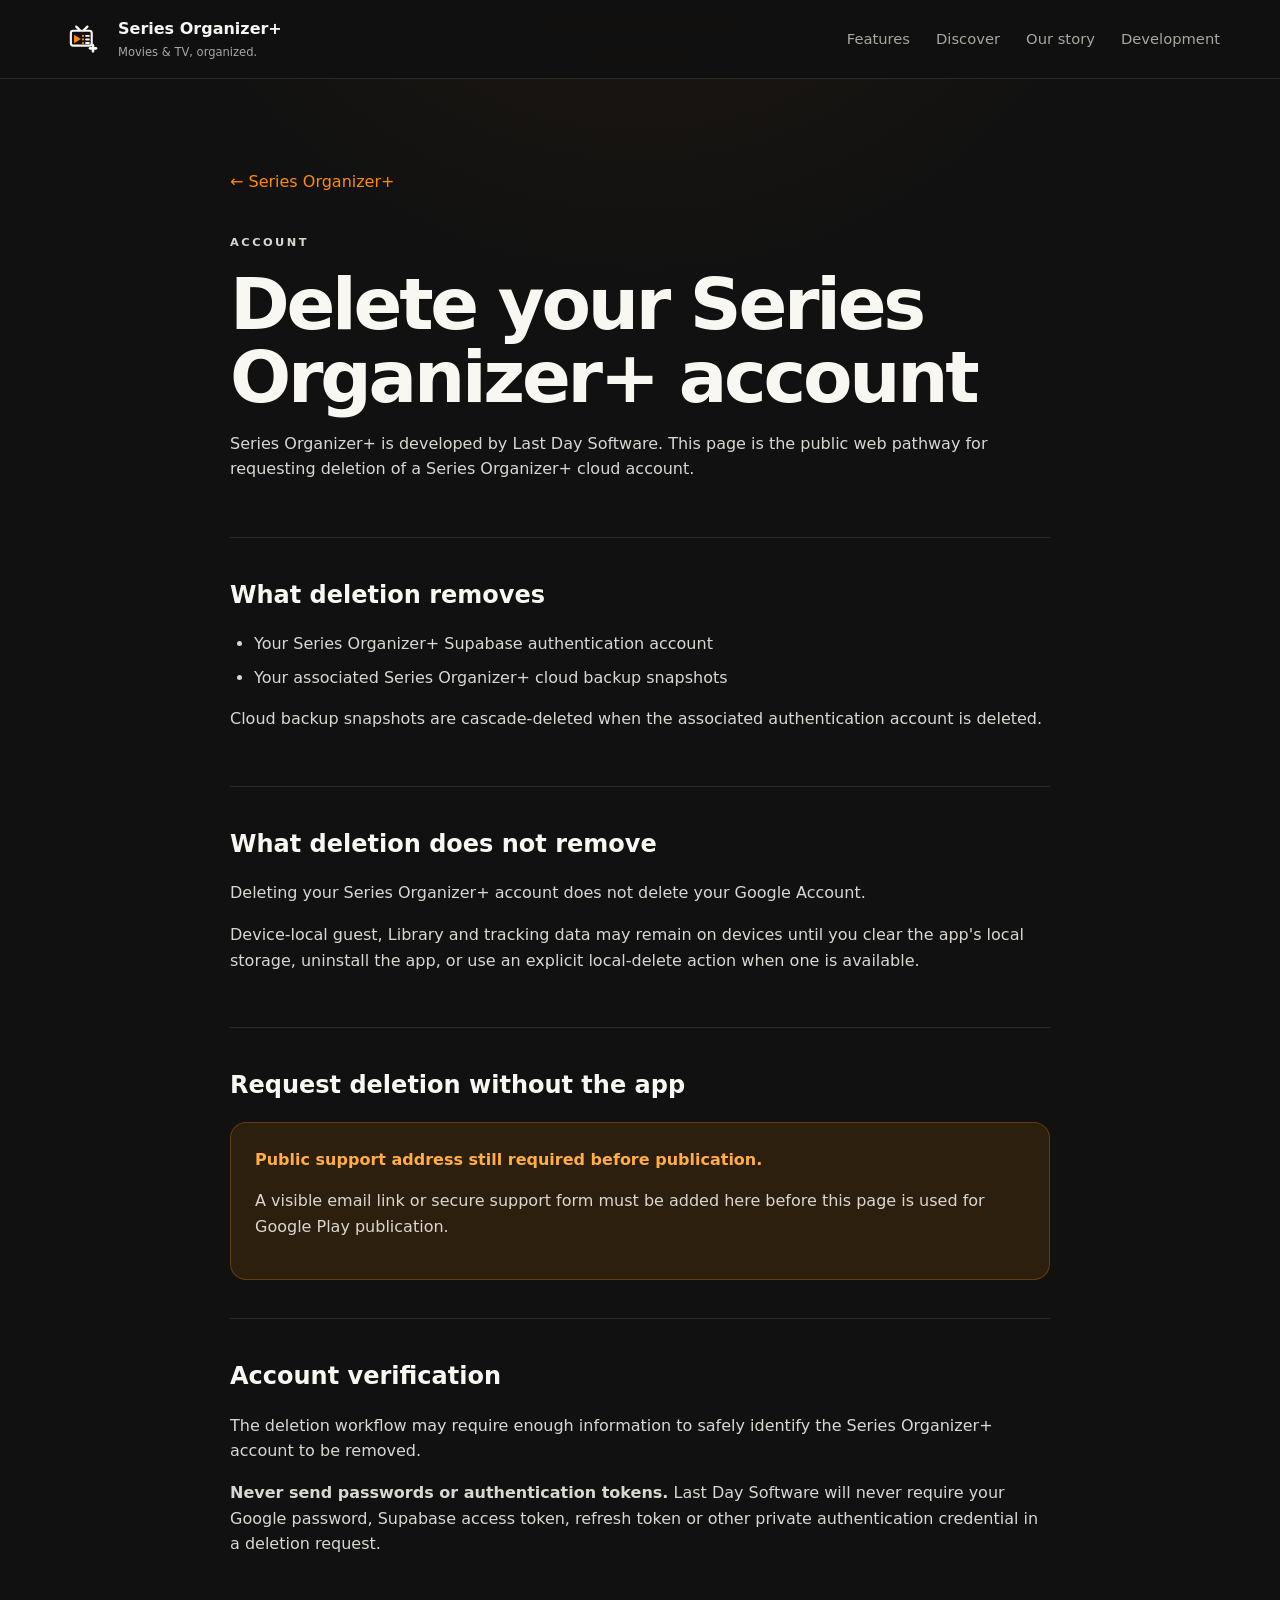
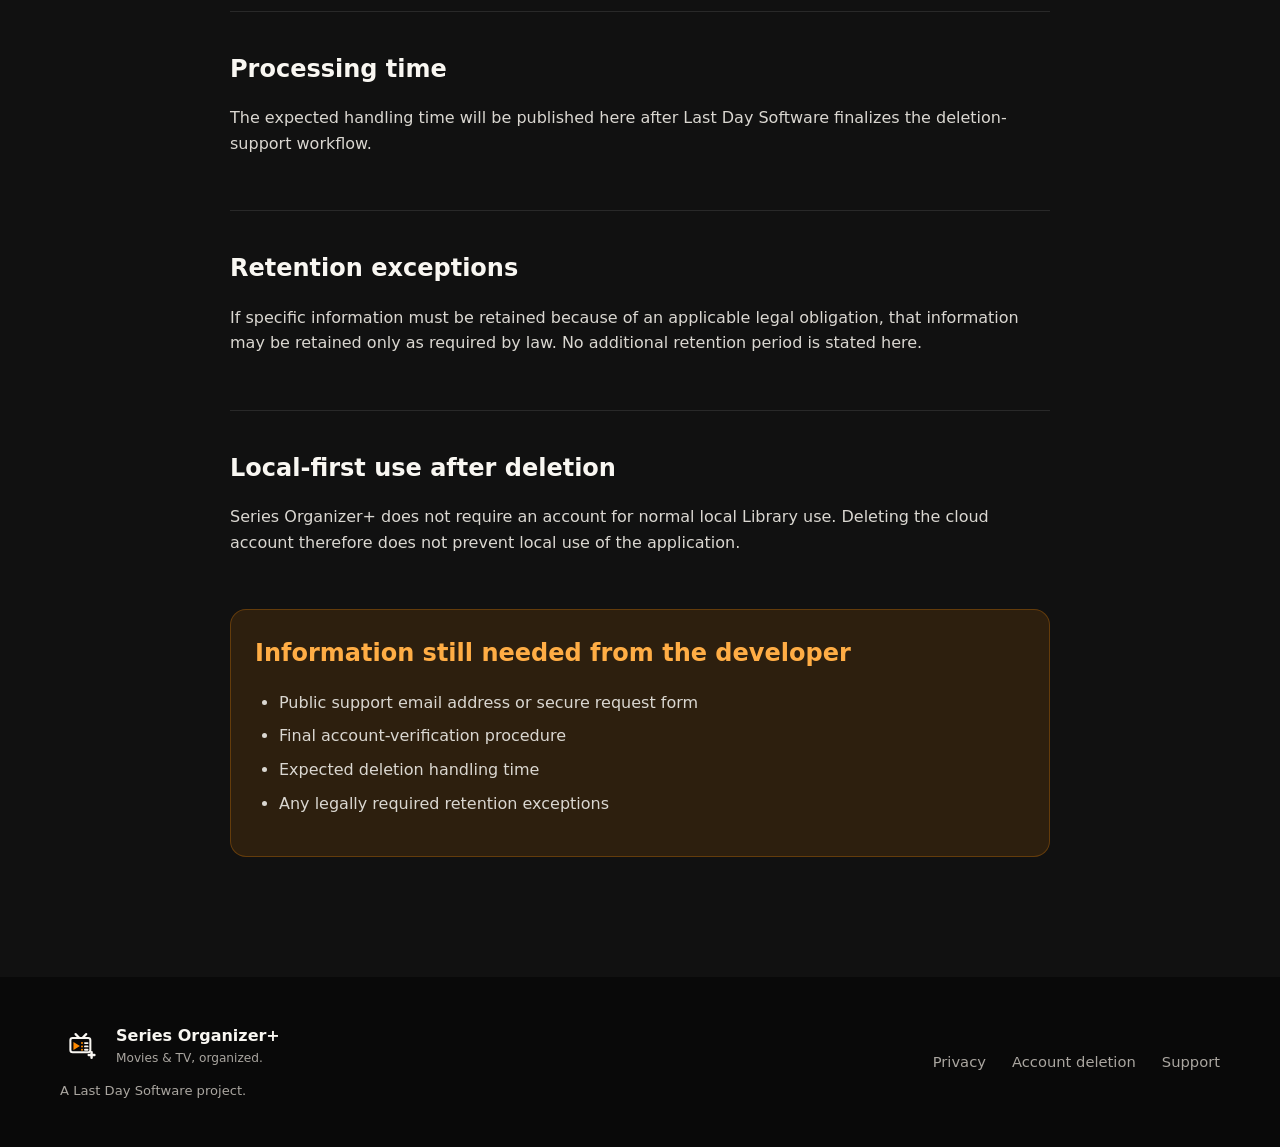
==== account-deletion.html @ 07ddefbe "Update Series Organizer+ website" ====
<!doctype html>
<html lang="en">
<head>
  <meta charset="UTF-8" />
<meta name="viewport" content="width=device-width, initial-scale=1.0" />
<meta name="theme-color" content="#111111" />
<link rel="icon" type="image/svg+xml" href="assets/brand/icon_master.svg" />
<link rel="alternate icon" type="image/png" href="assets/brand/icon_play_store_512.png" />
<link rel="stylesheet" href="styles.css" />
  <title>Account Deletion — Series Organizer+</title>
  <meta name="description" content="How to request deletion of a Series Organizer+ cloud account and cloud backups." />
</head>
<body>
  <header class="site-header">
  <div class="container header-inner">
    <a class="brand" href="index.html" aria-label="Series Organizer+ home">
      <img class="brand-icon" src="assets/brand/series-organizer-plus-mark-dark.svg" alt="" />
      <div class="brand-text">
        <strong>Series Organizer+</strong>
        <small>Movies &amp; TV, organized.</small>
      </div>
    </a>
    <nav class="main-nav" aria-label="Main navigation">
      <a href="index.html#features">Features</a>
      <a href="index.html#discover">Discover</a>
      <a href="index.html#legacy">Our story</a>
      <a href="index.html#development">Development</a>
    </nav>
  </div>
</header>

  <main class="policy-page">
    <div class="container policy-container">
      <a class="policy-back" href="index.html">← Series Organizer+</a>
      <p class="section-label">ACCOUNT</p>
      <h1>Delete your Series Organizer+ account</h1>

      <p>
        Series Organizer+ is developed by Last Day Software. This page is the public web
        pathway for requesting deletion of a Series Organizer+ cloud account.
      </p>

      <section>
        <h2>What deletion removes</h2>
        <ul>
          <li>Your Series Organizer+ Supabase authentication account</li>
          <li>Your associated Series Organizer+ cloud backup snapshots</li>
        </ul>
        <p>
          Cloud backup snapshots are cascade-deleted when the associated authentication
          account is deleted.
        </p>
      </section>

      <section>
        <h2>What deletion does not remove</h2>
        <p>
          Deleting your Series Organizer+ account does not delete your Google Account.
        </p>
        <p>
          Device-local guest, Library and tracking data may remain on devices until you
          clear the app's local storage, uninstall the app, or use an explicit local-delete
          action when one is available.
        </p>
      </section>

      <section>
        <h2>Request deletion without the app</h2>
        <div class="policy-warning">
          <strong>Public support address still required before publication.</strong>
          <p>
            A visible email link or secure support form must be added here before this page
            is used for Google Play publication.
          </p>
        </div>
      </section>

      <section>
        <h2>Account verification</h2>
        <p>
          The deletion workflow may require enough information to safely identify the
          Series Organizer+ account to be removed.
        </p>
        <p>
          <strong>Never send passwords or authentication tokens.</strong>
          Last Day Software will never require your Google password, Supabase access token,
          refresh token or other private authentication credential in a deletion request.
        </p>
      </section>

      <section>
        <h2>Processing time</h2>
        <p>
          The expected handling time will be published here after Last Day Software
          finalizes the deletion-support workflow.
        </p>
      </section>

      <section>
        <h2>Retention exceptions</h2>
        <p>
          If specific information must be retained because of an applicable legal obligation,
          that information may be retained only as required by law. No additional retention
          period is stated here.
        </p>
      </section>

      <section>
        <h2>Local-first use after deletion</h2>
        <p>
          Series Organizer+ does not require an account for normal local Library use.
          Deleting the cloud account therefore does not prevent local use of the application.
        </p>
      </section>

      <section class="policy-needed">
        <h2>Information still needed from the developer</h2>
        <ul>
          <li>Public support email address or secure request form</li>
          <li>Final account-verification procedure</li>
          <li>Expected deletion handling time</li>
          <li>Any legally required retention exceptions</li>
        </ul>
      </section>
    </div>
  </main>

  <footer>
  <div class="container footer-inner">
    <div class="footer-brand">
      <div class="footer-brand-row">
        <img src="assets/brand/series-organizer-plus-mark-dark.svg" alt="" />
        <div>
          <strong>Series Organizer+</strong>
          <small>Movies &amp; TV, organized.</small>
        </div>
      </div>
      <p>A Last Day Software project.</p>
    </div>

    <nav class="footer-links" aria-label="Footer navigation">
      <a href="privacy.html">Privacy</a>
      <a href="account-deletion.html">Account deletion</a>
      <a href="support.html">Support</a>
    </nav>
  </div>
</footer>
</body>
</html>
---- styles.css ----
:root {
  --bg: #111111;
  --bg-soft: #171717;
  --surface: #1e1e1e;
  --surface-2: #272727;
  --surface-3: #333333;

  --text: #f9f7f2;
  --text-soft: #dad7d1;
  --muted: #aaa6a0;

  --orange: #ff8a00;
  --orange-light: #ffad45;
  --orange-soft: rgba(255, 138, 0, 0.12);

  --slate: #6b6b6b;
  --green: #76b947;

  --border: rgba(255, 255, 255, 0.10);
  --border-strong: rgba(255, 255, 255, 0.16);

  --max: 1160px;
  --radius-small: 12px;
  --radius: 20px;
  --radius-large: 30px;
}

* {
  box-sizing: border-box;
}

html {
  scroll-behavior: smooth;
}

body {
  margin: 0;
  background:
    radial-gradient(circle at 50% -240px, rgba(255, 138, 0, 0.075), transparent 540px),
    var(--bg);
  color: var(--text);
  font-family: Inter, system-ui, -apple-system, BlinkMacSystemFont, "Segoe UI", sans-serif;
  line-height: 1.6;
}

img {
  max-width: 100%;
}

a {
  color: inherit;
  text-decoration: none;
}

a:focus-visible {
  outline: 2px solid var(--orange);
  outline-offset: 4px;
  border-radius: 4px;
}

.container {
  width: min(calc(100% - 40px), var(--max));
  margin: 0 auto;
}

.narrow {
  max-width: 780px;
}

.visually-hidden {
  position: absolute;
  width: 1px;
  height: 1px;
  margin: -1px;
  padding: 0;
  overflow: hidden;
  clip: rect(0, 0, 0, 0);
  white-space: nowrap;
  border: 0;
}

/* Header */

.site-header {
  position: sticky;
  top: 0;
  z-index: 100;
  background: rgba(17, 17, 17, 0.88);
  border-bottom: 1px solid var(--border);
  backdrop-filter: blur(18px);
}

.header-inner {
  min-height: 78px;
  display: flex;
  align-items: center;
  justify-content: space-between;
  gap: 30px;
}

.brand {
  display: flex;
  align-items: center;
  gap: 12px;
}

.brand-icon {
  width: 46px;
  height: 46px;
  object-fit: contain;
  flex: 0 0 auto;
}

.brand-text strong,
.brand-text small {
  display: block;
}

.brand-text strong {
  font-size: 1rem;
  color: var(--text);
}

.brand-text small {
  margin-top: 1px;
  font-size: 0.72rem;
  color: var(--muted);
}

.main-nav,
.footer-links {
  display: flex;
  align-items: center;
  gap: 26px;
  flex-wrap: wrap;
}

.main-nav a,
.footer-links a {
  color: var(--muted);
  font-size: 0.92rem;
  transition: color 150ms ease;
}

.main-nav a:hover,
.footer-links a:hover,
.main-nav a:focus-visible,
.footer-links a:focus-visible {
  color: var(--orange);
}

/* Hero */

.hero {
  position: relative;
  min-height: 720px;
  display: flex;
  align-items: center;
  overflow: hidden;
  border-bottom: 1px solid var(--border);
}

.hero::before {
  content: "";
  position: absolute;
  width: 840px;
  height: 840px;
  left: 50%;
  top: 40%;
  transform: translate(-50%, -50%);
  background:
    radial-gradient(circle, rgba(255, 138, 0, 0.12), rgba(255, 138, 0, 0.025) 43%, transparent 70%);
  pointer-events: none;
}

.hero-content {
  position: relative;
  z-index: 2;
  padding: 112px 0;
  text-align: center;
}

.eyebrow,
.section-label,
.history-version {
  display: block;
  margin: 0 0 17px;
  color: var(--orange);
  font-size: 0.71rem;
  font-weight: 800;
  letter-spacing: 0.22em;
  text-transform: uppercase;
}

.hero-logo {
  display: block;
  width: min(780px, 94%);
  max-height: 280px;
  margin: 0 auto;
  object-fit: contain;
}

.hero-description {
  max-width: 690px;
  margin: 30px auto 0;
  color: var(--muted);
  font-size: 1.06rem;
}

.status-pill {
  width: max-content;
  margin: 34px auto 0;
  padding: 9px 16px;
  display: flex;
  align-items: center;
  gap: 9px;
  border: 1px solid var(--border);
  border-radius: 999px;
  background: rgba(30, 30, 30, 0.84);
  color: var(--text-soft);
  font-size: 0.9rem;
}

.status-dot {
  width: 8px;
  height: 8px;
  border-radius: 50%;
  background: var(--green);
  box-shadow: 0 0 12px rgba(118, 185, 71, 0.7);
}

.hero-actions {
  margin-top: 36px;
  display: flex;
  justify-content: center;
  gap: 12px;
  flex-wrap: wrap;
}

.button {
  padding: 12px 20px;
  border: 1px solid var(--border);
  border-radius: 999px;
  font-size: 0.92rem;
  transition: transform 150ms ease, border-color 150ms ease, background 150ms ease;
}

.button:hover {
  transform: translateY(-2px);
}

.button-primary {
  background: var(--orange);
  border-color: var(--orange);
  color: #111;
  font-weight: 750;
}

.button-primary:hover {
  background: var(--orange-light);
}

.button-secondary {
  background: var(--surface);
}

.button-secondary:hover {
  border-color: rgba(255, 138, 0, 0.55);
}

/* Sections */

.section {
  padding: 110px 0;
  border-bottom: 1px solid var(--border);
}

.alternate-section {
  background: rgba(255, 255, 255, 0.012);
}

.section h2 {
  margin: 0 0 22px;
  font-size: clamp(2.15rem, 5vw, 3.7rem);
  line-height: 1.07;
  letter-spacing: -0.045em;
}

.section p {
  color: var(--muted);
}

.section-heading {
  max-width: 700px;
  margin-bottom: 58px;
}

.intro {
  text-align: center;
}

.intro .lead {
  color: var(--text-soft);
  font-size: clamp(1.2rem, 2.5vw, 1.55rem);
}

.product-layout {
  display: grid;
  grid-template-columns: minmax(0, 1fr) minmax(300px, 390px);
  align-items: center;
  gap: 90px;
}

.product-layout.reverse {
  grid-template-columns: minmax(300px, 390px) minmax(0, 1fr);
}

.product-layout.reverse .product-copy {
  order: 2;
}

.product-layout.reverse .phone {
  order: 1;
}

.product-copy > p {
  max-width: 580px;
  font-size: 1.04rem;
}

.feature-list {
  margin: 30px 0 0;
  padding: 0;
  list-style: none;
}

.feature-list li {
  position: relative;
  margin: 13px 0;
  padding-left: 28px;
  color: var(--text-soft);
}

.feature-list li::before {
  content: "";
  position: absolute;
  left: 0;
  top: 0.68em;
  width: 9px;
  height: 9px;
  transform: translateY(-50%);
  border-radius: 50%;
  background: var(--orange);
}

/* Product screenshots */

.phone {
  position: relative;
  width: min(100%, 350px);
  margin: 0 auto;
  padding: 8px;
  border: 1px solid var(--border-strong);
  border-radius: 30px;
  background: linear-gradient(145deg, #353535, #191919);
  box-shadow: 0 35px 90px rgba(0, 0, 0, 0.42);
}

.phone::before {
  content: "";
  position: absolute;
  inset: 16% -24% -14%;
  z-index: -1;
  background: radial-gradient(circle, rgba(255, 138, 0, 0.11), transparent 65%);
  filter: blur(38px);
}

.phone img {
  width: 100%;
  display: block;
  border-radius: 23px;
}

/* Feature cards */

.bento {
  display: grid;
  grid-template-columns: repeat(2, 1fr);
  gap: 18px;
}

.bento-card {
  min-height: 235px;
  padding: 30px;
  border: 1px solid var(--border);
  border-radius: var(--radius);
  background: linear-gradient(145deg, var(--surface-2), var(--surface));
}

.bento-card.large {
  grid-column: span 2;
}

.feature-icon {
  width: 44px;
  height: 44px;
  display: grid;
  place-items: center;
  margin-bottom: 24px;
  border: 1px solid var(--border);
  border-radius: 50%;
  background: var(--bg-soft);
  color: var(--orange);
  font-weight: 800;
}

.bento-card h3 {
  margin: 0 0 8px;
  font-size: 1.3rem;
}

.bento-card p {
  margin: 0;
}

/* Showcase */

.showcase-grid {
  display: grid;
  grid-template-columns: repeat(2, 1fr);
  gap: 22px;
}

.showcase-card {
  padding: 20px;
  border: 1px solid var(--border);
  border-radius: var(--radius-large);
  background: var(--surface);
}

.showcase-image {
  height: 500px;
  overflow: hidden;
  border-radius: 22px;
  background: #080808;
}

.showcase-image img {
  width: 100%;
  height: 100%;
  object-fit: cover;
  object-position: top;
}

.showcase-card h3 {
  margin: 22px 5px 7px;
  font-size: 1.3rem;
}

.showcase-card p {
  margin: 0 5px 6px;
}

/* Data */

.cloud-section {
  background: linear-gradient(180deg, rgba(255, 138, 0, 0.035), transparent);
}

.data-grid {
  display: grid;
  grid-template-columns: minmax(0, 1fr) minmax(280px, 0.8fr);
  gap: 55px;
  align-items: center;
}

.data-card {
  padding: 30px;
  border: 1px solid rgba(255, 138, 0, 0.24);
  border-radius: var(--radius);
  background: var(--orange-soft);
}

.data-card strong {
  display: block;
  margin-bottom: 8px;
  color: var(--orange-light);
}

.data-card p {
  margin: 0;
  color: var(--text-soft);
}

/* History */

.history-section {
  background: #0d0d0d;
}

.history-intro {
  max-width: 780px;
  margin-bottom: 45px;
}

.history-quote {
  margin: 35px 0;
  padding-left: 23px;
  border-left: 3px solid var(--orange);
  color: var(--text-soft);
  font-size: 1.25rem;
  font-style: italic;
}

.history-evolution {
  margin-top: 65px;
}

.history-generation {
  display: grid;
  grid-template-columns: minmax(260px, 0.8fr) minmax(0, 1.45fr);
  gap: 60px;
  align-items: center;
  padding: 72px 0;
  border-top: 1px solid var(--border);
}

.history-generation-reverse {
  grid-template-columns: minmax(0, 1.45fr) minmax(260px, 0.8fr);
}

.history-generation-reverse .history-copy {
  order: 2;
}

.history-generation-reverse .history-screenshot {
  order: 1;
}

.history-copy h3 {
  margin: 0 0 18px;
  font-size: clamp(1.7rem, 3vw, 2.4rem);
  line-height: 1.1;
}

.history-copy p {
  margin: 0 0 15px;
}

.history-emphasis {
  color: var(--text) !important;
  font-size: 1.15rem;
  font-weight: 700;
}

.history-screenshot {
  margin: 0;
}

.history-window {
  position: relative;
  padding: 7px;
  overflow: hidden;
  border: 1px solid var(--border-strong);
  border-radius: 12px;
  background: #1c1c1c;
  box-shadow: 0 28px 70px rgba(0, 0, 0, 0.42);
}

.history-window::before {
  content: "ARCHIVE";
  position: absolute;
  z-index: 2;
  top: 17px;
  left: 17px;
  padding: 5px 9px;
  border-radius: 5px;
  background: rgba(0, 0, 0, 0.76);
  color: var(--orange);
  font-size: 0.62rem;
  font-weight: 800;
  letter-spacing: 0.13em;
}

.history-window img {
  width: 100%;
  display: block;
  border-radius: 6px;
}

.history-screenshot figcaption,
.then-now figcaption {
  margin-top: 10px;
  color: var(--muted);
  font-size: 0.78rem;
  text-align: center;
}

/* Then / now */

.then-now {
  margin-top: 110px;
  padding: 60px;
  border: 1px solid rgba(255, 138, 0, 0.18);
  border-radius: var(--radius-large);
  background: linear-gradient(145deg, rgba(255, 138, 0, 0.055), var(--surface));
}

.then-now-heading {
  margin-bottom: 45px;
  text-align: center;
}

.then-now-heading h3 {
  margin: 0;
  font-size: clamp(2rem, 4vw, 3rem);
}

.then-now-grid {
  display: grid;
  grid-template-columns: minmax(0, 1.5fr) auto minmax(180px, 0.58fr);
  gap: 32px;
  align-items: center;
}

.then-now-grid figure {
  margin: 0;
}

.then-now-arrow {
  color: var(--orange);
  font-size: 2rem;
  font-weight: 700;
}

.current-phone {
  max-width: 250px;
  margin: 0 auto;
  padding: 6px;
  border: 1px solid var(--border-strong);
  border-radius: 25px;
  background: linear-gradient(145deg, #363636, #191919);
  box-shadow: 0 25px 65px rgba(0, 0, 0, 0.45);
}

.current-phone img {
  display: block;
  width: 100%;
  border-radius: 19px;
}

.then-now-copy {
  max-width: 650px;
  margin: 45px auto 0;
  text-align: center;
  font-size: 1.05rem;
}

/* Development */

.development {
  text-align: center;
}

.development-grid {
  display: grid;
  grid-template-columns: repeat(3, 1fr);
  gap: 15px;
  margin-top: 45px;
  text-align: left;
}

.development-card {
  padding: 24px;
  border: 1px solid var(--border);
  border-radius: var(--radius-small);
  background: var(--surface);
}

.development-card strong {
  display: block;
  margin-bottom: 7px;
  color: var(--orange);
}

.development-card span {
  color: var(--muted);
  font-size: 0.92rem;
}

/* Policy / support pages */

.policy-page {
  min-height: 70vh;
  padding: 90px 0 120px;
}

.policy-container {
  max-width: 820px;
}

.policy-back {
  display: inline-block;
  margin-bottom: 38px;
  color: var(--muted);
}

.policy-back:hover,
.policy-back:focus-visible {
  color: var(--orange);
}

.policy-page h1 {
  margin: 0 0 12px;
  color: var(--text);
  font-size: clamp(2.5rem, 6vw, 4.5rem);
  line-height: 1.02;
  letter-spacing: -0.045em;
}

.policy-updated {
  margin-bottom: 55px;
  color: var(--muted);
}

.policy-page section {
  padding: 38px 0;
  border-top: 1px solid var(--border);
}

.policy-page section:first-of-type {
  margin-top: 55px;
}

.policy-page h2 {
  margin: 0 0 17px;
  color: var(--text);
  font-size: 1.5rem;
}

.policy-page p,
.policy-page li {
  color: var(--text-soft);
}

.policy-page ul {
  padding-left: 24px;
}

.policy-page li {
  margin: 8px 0;
}

.policy-page a {
  color: var(--orange);
}

.policy-page a:hover {
  text-decoration: underline;
}

.policy-note,
.policy-warning,
.policy-needed {
  padding: 24px !important;
  border: 1px solid rgba(255, 138, 0, 0.26) !important;
  border-radius: 16px;
  background: var(--orange-soft);
}

.policy-warning strong,
.policy-needed h2 {
  color: var(--orange-light);
}

/* Footer */

footer {
  padding: 46px 0;
  background: #090909;
}

.footer-inner {
  display: flex;
  justify-content: space-between;
  align-items: center;
  gap: 30px;
}

.footer-brand-row {
  display: flex;
  align-items: center;
  gap: 12px;
}

.footer-brand-row img {
  width: 44px;
  height: 44px;
  object-fit: contain;
}

.footer-brand-row strong,
.footer-brand-row small {
  display: block;
}

.footer-brand-row small {
  color: var(--muted);
  font-size: 0.76rem;
}

.footer-brand > p {
  margin: 12px 0 0;
  color: var(--muted);
  font-size: 0.82rem;
}

/* Responsive */

@media (max-width: 850px) {
  .main-nav {
    display: none;
  }

  .hero {
    min-height: 620px;
  }

  .hero-content {
    padding: 84px 0;
  }

  .section {
    padding: 82px 0;
  }

  .product-layout,
  .product-layout.reverse,
  .data-grid {
    grid-template-columns: 1fr;
    gap: 48px;
  }

  .product-layout.reverse .product-copy,
  .product-layout.reverse .phone {
    order: initial;
  }

  .history-generation,
  .history-generation-reverse {
    grid-template-columns: 1fr;
    gap: 35px;
  }

  .history-generation-reverse .history-copy,
  .history-generation-reverse .history-screenshot {
    order: initial;
  }

  .showcase-grid {
    grid-template-columns: 1fr;
  }

  .development-grid {
    grid-template-columns: 1fr;
  }

  .then-now {
    padding: 35px 22px;
  }

  .then-now-grid {
    grid-template-columns: 1fr;
  }

  .then-now-arrow {
    transform: rotate(90deg);
    text-align: center;
  }

  .footer-inner {
    align-items: flex-start;
    flex-direction: column;
  }
}

@media (max-width: 600px) {
  .container {
    width: min(calc(100% - 28px), var(--max));
  }

  .hero-logo {
    width: 98%;
  }

  .bento {
    grid-template-columns: 1fr;
  }

  .bento-card.large {
    grid-column: auto;
  }

  .showcase-image {
    height: 430px;
  }

  .brand-text small {
    display: none;
  }
}
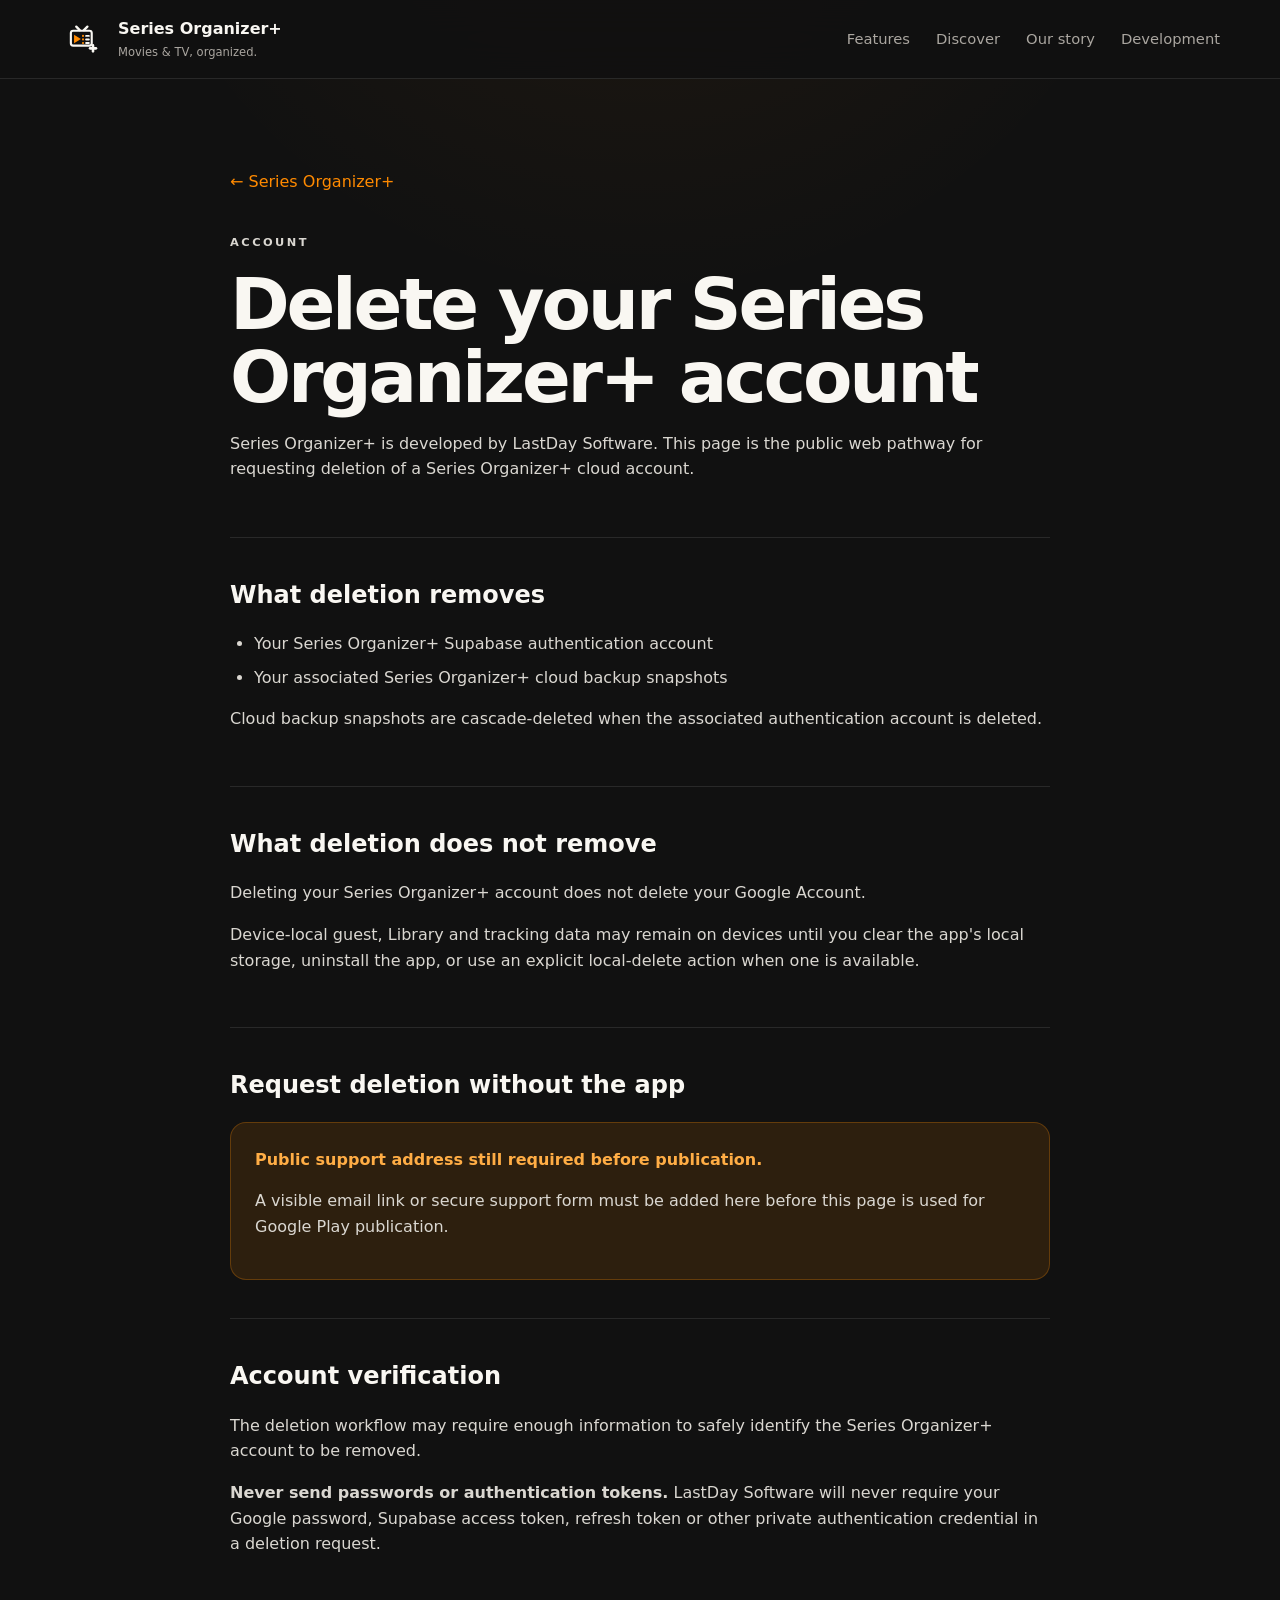
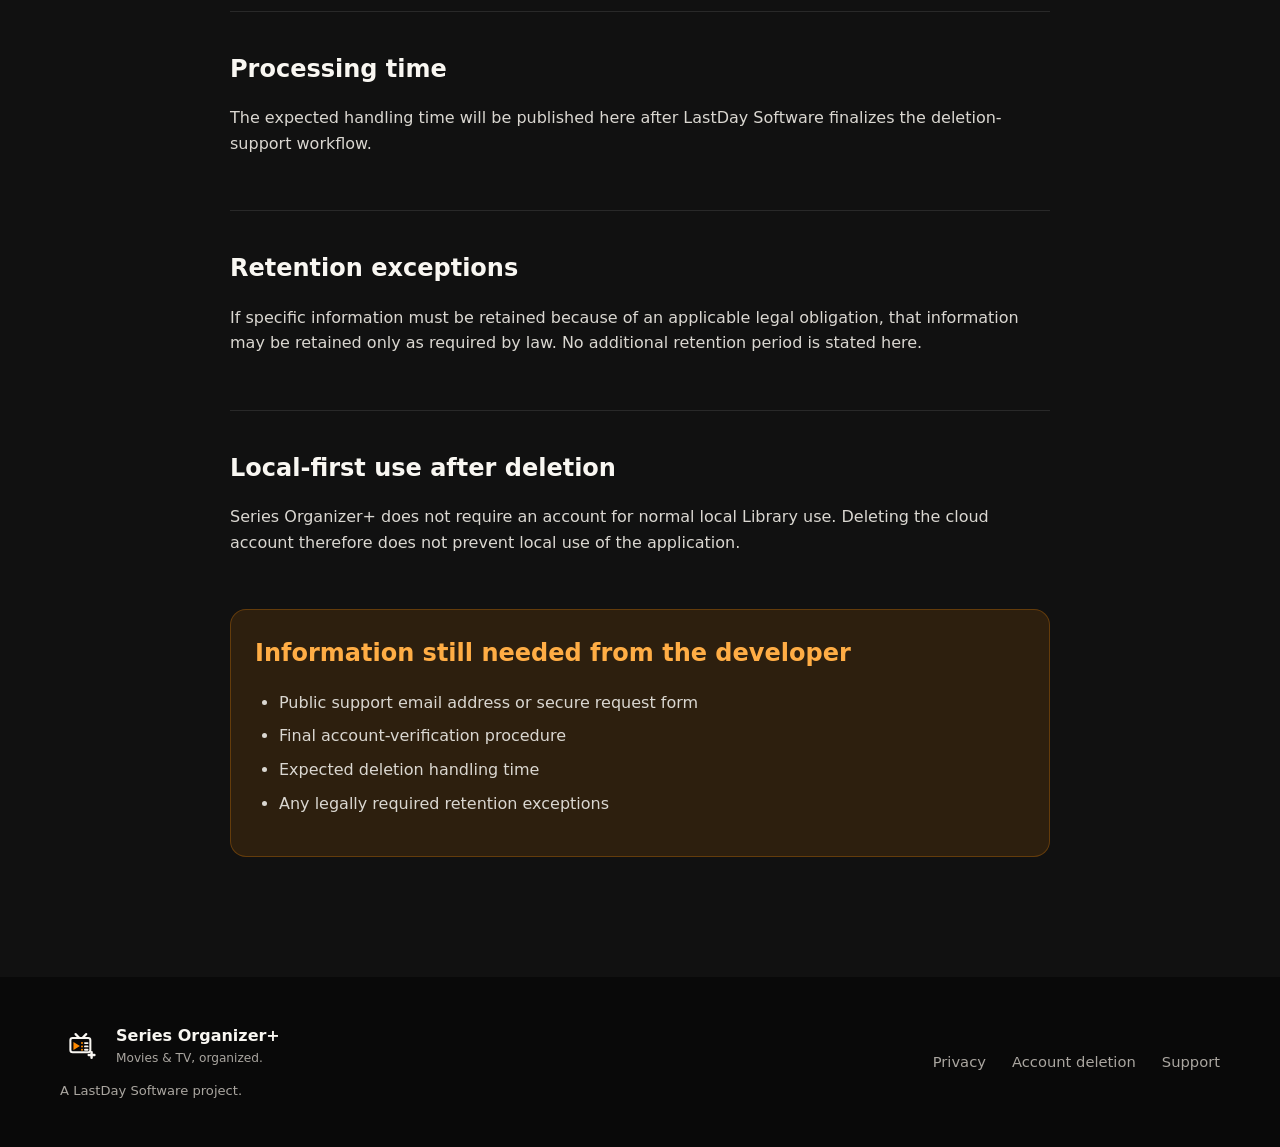
==== commit 3ec3d05b: "Corrected Last Day to LastDay" ====
--- a/account-deletion.html
+++ b/account-deletion.html
@@ -36,7 +36,7 @@
       <h1>Delete your Series Organizer+ account</h1>
 
       <p>
-        Series Organizer+ is developed by Last Day Software. This page is the public web
+        Series Organizer+ is developed by LastDay Software. This page is the public web
         pathway for requesting deletion of a Series Organizer+ cloud account.
       </p>
 
@@ -83,7 +83,7 @@
         </p>
         <p>
           <strong>Never send passwords or authentication tokens.</strong>
-          Last Day Software will never require your Google password, Supabase access token,
+          LastDay Software will never require your Google password, Supabase access token,
           refresh token or other private authentication credential in a deletion request.
         </p>
       </section>
@@ -91,7 +91,7 @@
       <section>
         <h2>Processing time</h2>
         <p>
-          The expected handling time will be published here after Last Day Software
+          The expected handling time will be published here after LastDay Software
           finalizes the deletion-support workflow.
         </p>
       </section>
@@ -135,7 +135,7 @@
           <small>Movies &amp; TV, organized.</small>
         </div>
       </div>
-      <p>A Last Day Software project.</p>
+      <p>A LastDay Software project.</p>
     </div>
 
     <nav class="footer-links" aria-label="Footer navigation">
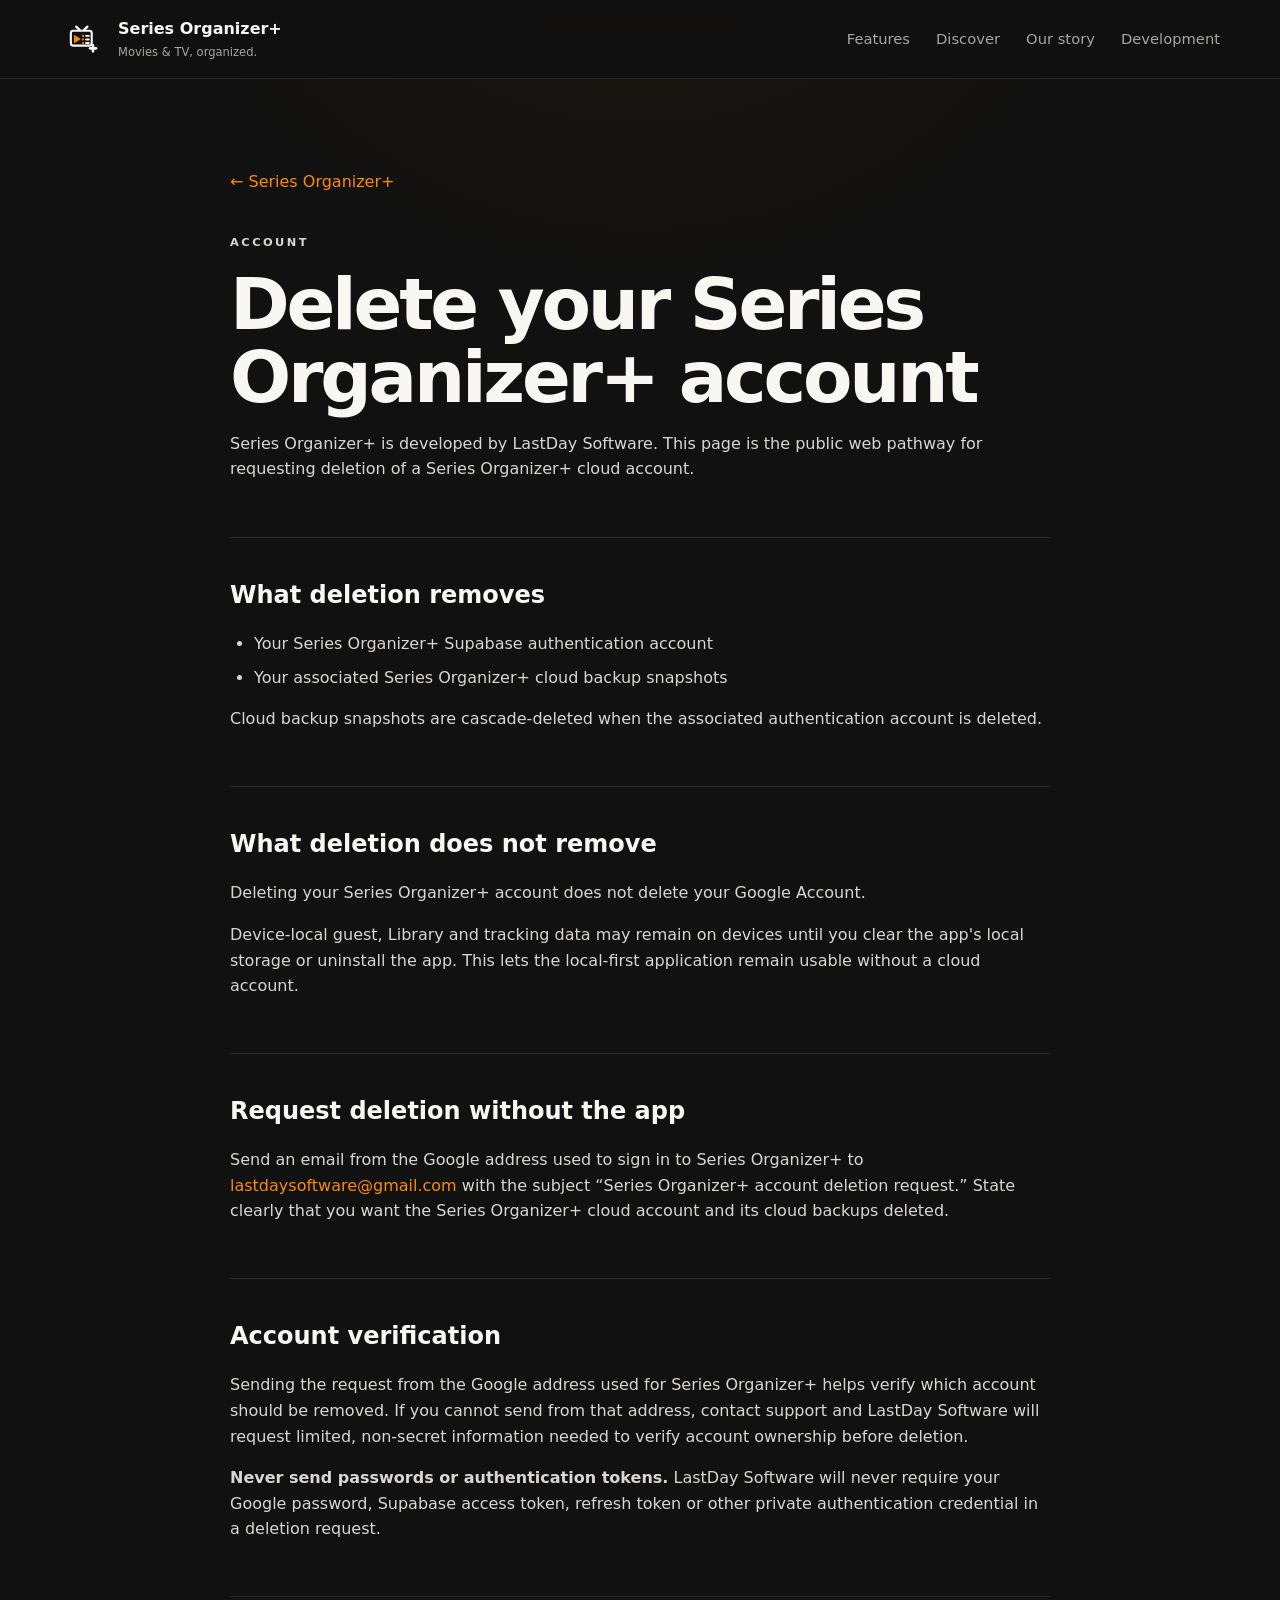
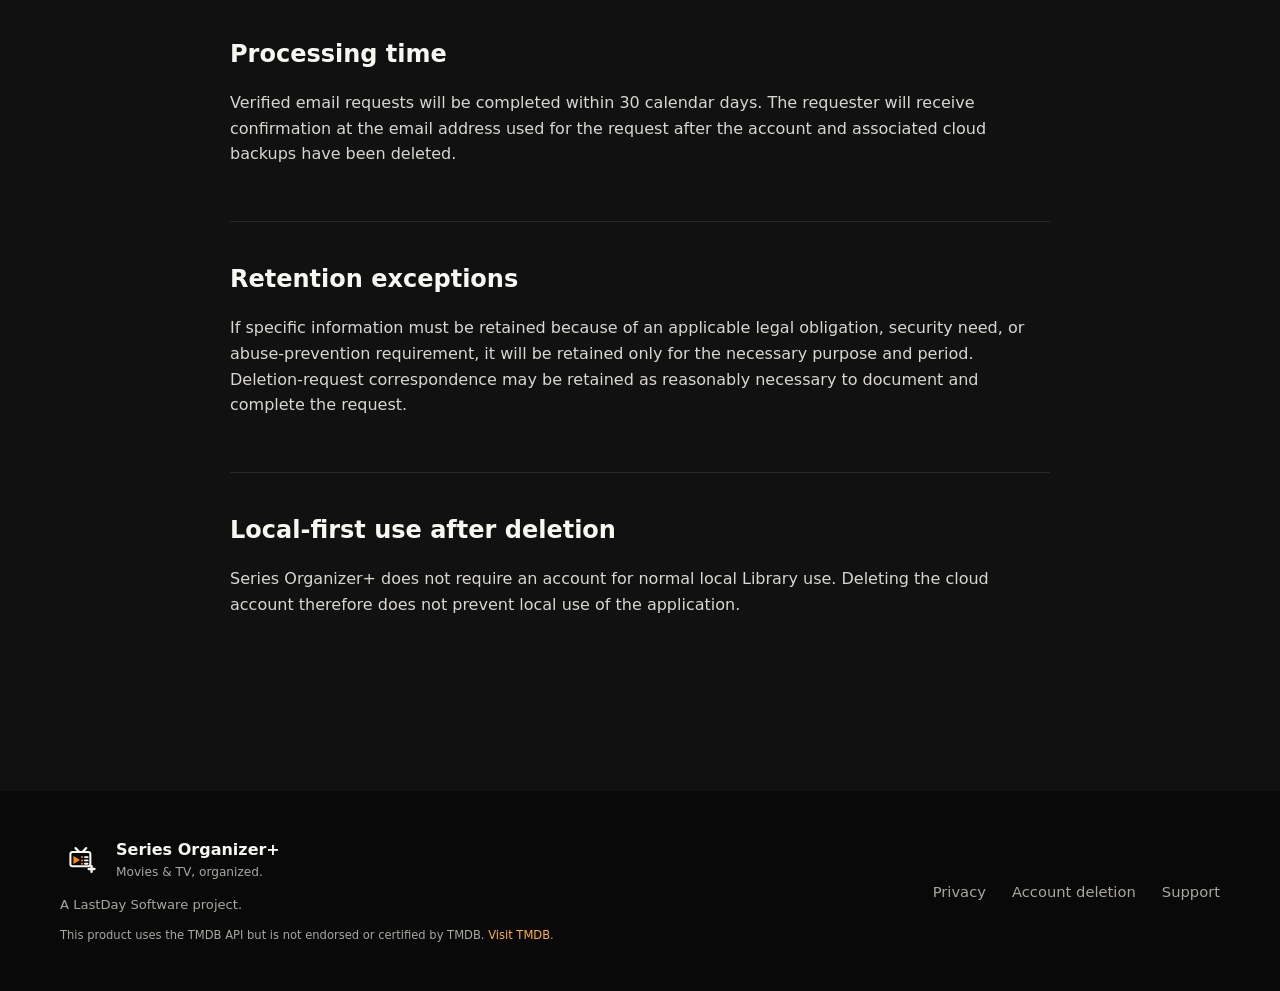
==== commit 7598cefa: "web release contact and attribution" ====
--- a/account-deletion.html
+++ b/account-deletion.html
@@ -9,6 +9,7 @@
 <link rel="stylesheet" href="styles.css" />
   <title>Account Deletion — Series Organizer+</title>
   <meta name="description" content="How to request deletion of a Series Organizer+ cloud account and cloud backups." />
+  <link rel="canonical" href="https://seriesorganizer-web.lastdaysoftware.workers.dev/account-deletion.html" />
 </head>
 <body>
   <header class="site-header">
@@ -59,27 +60,28 @@
         </p>
         <p>
           Device-local guest, Library and tracking data may remain on devices until you
-          clear the app's local storage, uninstall the app, or use an explicit local-delete
-          action when one is available.
+          clear the app's local storage or uninstall the app. This lets the local-first
+          application remain usable without a cloud account.
         </p>
       </section>
 
       <section>
         <h2>Request deletion without the app</h2>
-        <div class="policy-warning">
-          <strong>Public support address still required before publication.</strong>
-          <p>
-            A visible email link or secure support form must be added here before this page
-            is used for Google Play publication.
-          </p>
-        </div>
+        <p>
+          Send an email from the Google address used to sign in to Series Organizer+ to
+          <a href="mailto:lastdaysoftware@gmail.com?subject=Series%20Organizer%2B%20account%20deletion%20request">lastdaysoftware@gmail.com</a>
+          with the subject “Series Organizer+ account deletion request.” State clearly that
+          you want the Series Organizer+ cloud account and its cloud backups deleted.
+        </p>
       </section>
 
       <section>
         <h2>Account verification</h2>
         <p>
-          The deletion workflow may require enough information to safely identify the
-          Series Organizer+ account to be removed.
+          Sending the request from the Google address used for Series Organizer+ helps
+          verify which account should be removed. If you cannot send from that address,
+          contact support and LastDay Software will request limited, non-secret information
+          needed to verify account ownership before deletion.
         </p>
         <p>
           <strong>Never send passwords or authentication tokens.</strong>
@@ -91,8 +93,9 @@
       <section>
         <h2>Processing time</h2>
         <p>
-          The expected handling time will be published here after LastDay Software
-          finalizes the deletion-support workflow.
+          Verified email requests will be completed within 30 calendar days. The requester
+          will receive confirmation at the email address used for the request after the
+          account and associated cloud backups have been deleted.
         </p>
       </section>
 
@@ -100,8 +103,9 @@
         <h2>Retention exceptions</h2>
         <p>
           If specific information must be retained because of an applicable legal obligation,
-          that information may be retained only as required by law. No additional retention
-          period is stated here.
+          security need, or abuse-prevention requirement, it will be retained only for the
+          necessary purpose and period. Deletion-request correspondence may be retained as
+          reasonably necessary to document and complete the request.
         </p>
       </section>
 
@@ -113,15 +117,6 @@
         </p>
       </section>
 
-      <section class="policy-needed">
-        <h2>Information still needed from the developer</h2>
-        <ul>
-          <li>Public support email address or secure request form</li>
-          <li>Final account-verification procedure</li>
-          <li>Expected deletion handling time</li>
-          <li>Any legally required retention exceptions</li>
-        </ul>
-      </section>
     </div>
   </main>
 
@@ -136,6 +131,10 @@
         </div>
       </div>
       <p>A LastDay Software project.</p>
+      <p class="tmdb-attribution">
+        This product uses the TMDB API but is not endorsed or certified by TMDB.
+        <a href="https://www.themoviedb.org/">Visit TMDB</a>.
+      </p>
     </div>
 
     <nav class="footer-links" aria-label="Footer navigation">
--- a/styles.css
+++ b/styles.css
@@ -815,6 +815,16 @@
   font-size: 0.82rem;
 }
 
+.footer-brand .tmdb-attribution {
+  max-width: 590px;
+  font-size: 0.72rem;
+  line-height: 1.55;
+}
+
+.tmdb-attribution a {
+  color: var(--orange-light);
+}
+
 /* Responsive */
 
 @media (max-width: 850px) {
@@ -909,3 +919,17 @@
     display: none;
   }
 }
+
+@media (prefers-reduced-motion: reduce) {
+  html {
+    scroll-behavior: auto;
+  }
+
+  *,
+  *::before,
+  *::after {
+    animation-duration: 0.01ms !important;
+    animation-iteration-count: 1 !important;
+    transition-duration: 0.01ms !important;
+  }
+}
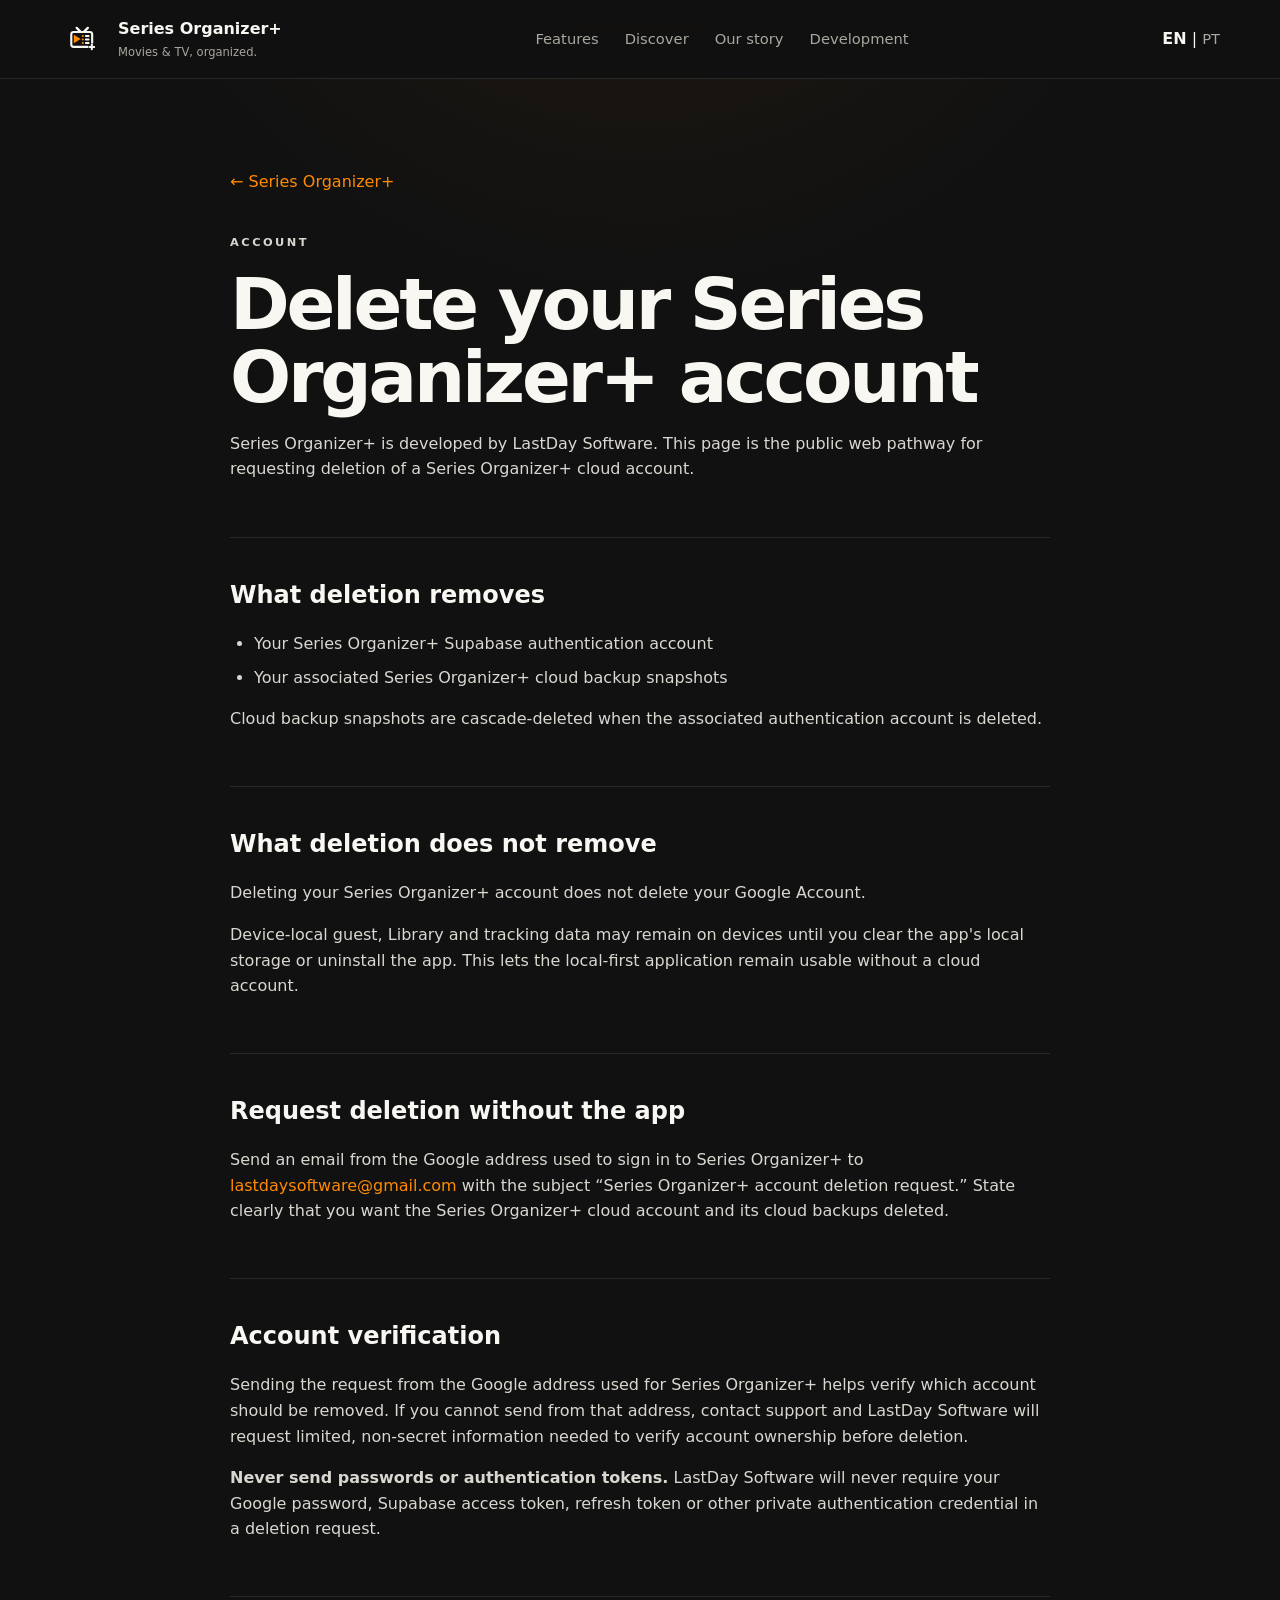
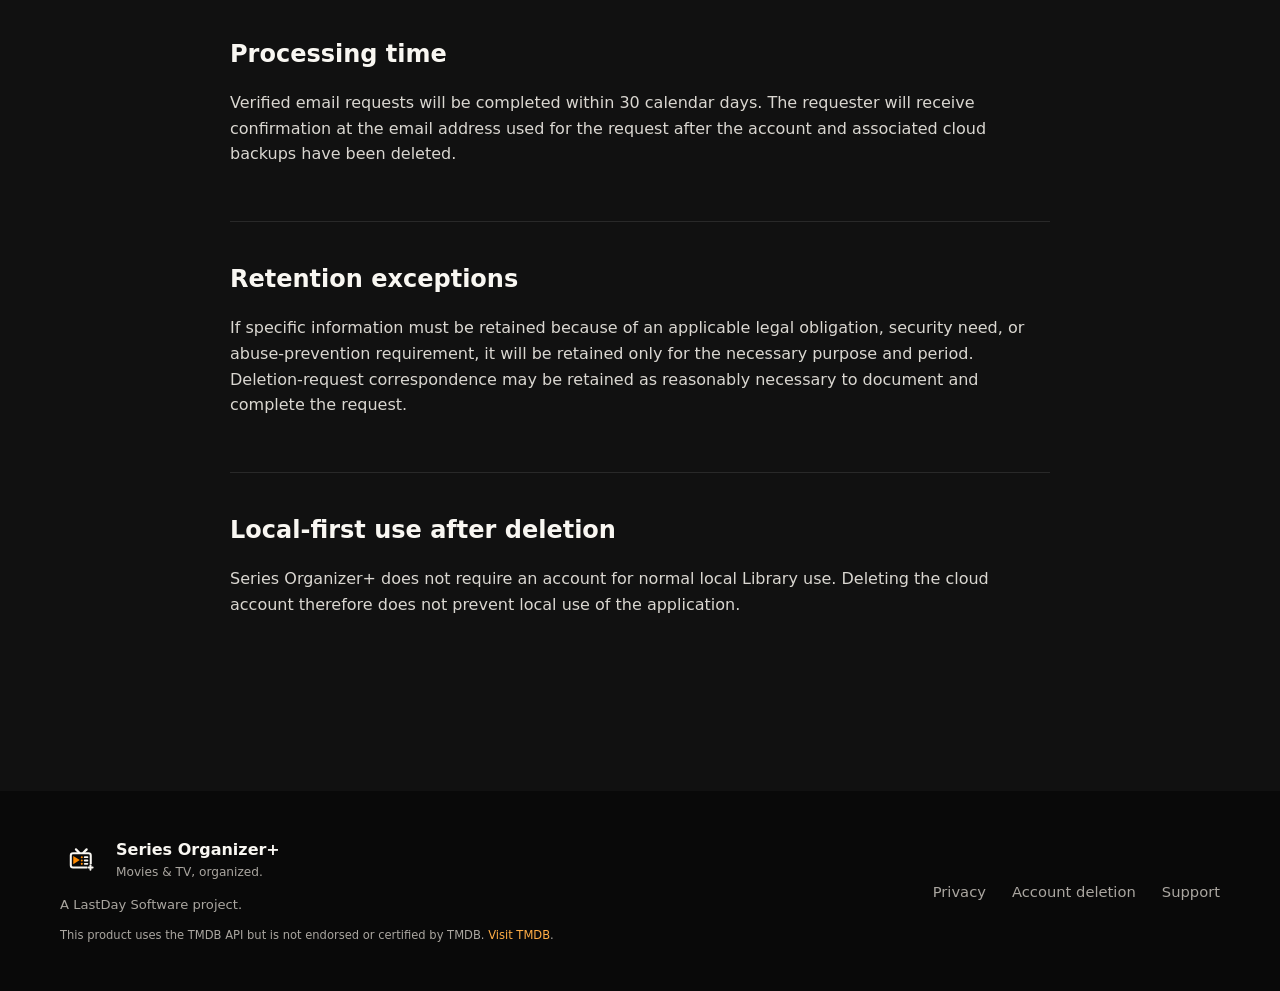
==== commit 3baa6ff4: "pt translation" ====
--- a/account-deletion.html
+++ b/account-deletion.html
@@ -9,7 +9,10 @@
 <link rel="stylesheet" href="styles.css" />
   <title>Account Deletion — Series Organizer+</title>
   <meta name="description" content="How to request deletion of a Series Organizer+ cloud account and cloud backups." />
-  <link rel="canonical" href="https://seriesorganizer-web.lastdaysoftware.workers.dev/account-deletion.html" />
+  <link rel="canonical" href="https://seriesorganizer.com/account-deletion.html" />
+  <link rel="alternate" hreflang="en" href="https://seriesorganizer.com/account-deletion.html" />
+  <link rel="alternate" hreflang="pt-PT" href="https://seriesorganizer.com/pt/account-deletion.html" />
+  <link rel="alternate" hreflang="x-default" href="https://seriesorganizer.com/account-deletion.html" />
 </head>
 <body>
   <header class="site-header">
@@ -27,6 +30,7 @@
       <a href="index.html#legacy">Our story</a>
       <a href="index.html#development">Development</a>
     </nav>
+    <nav class="footer-links" aria-label="Language"><span><strong>EN</strong> | <a href="pt/account-deletion.html">PT</a></span></nav>
   </div>
 </header>
 
